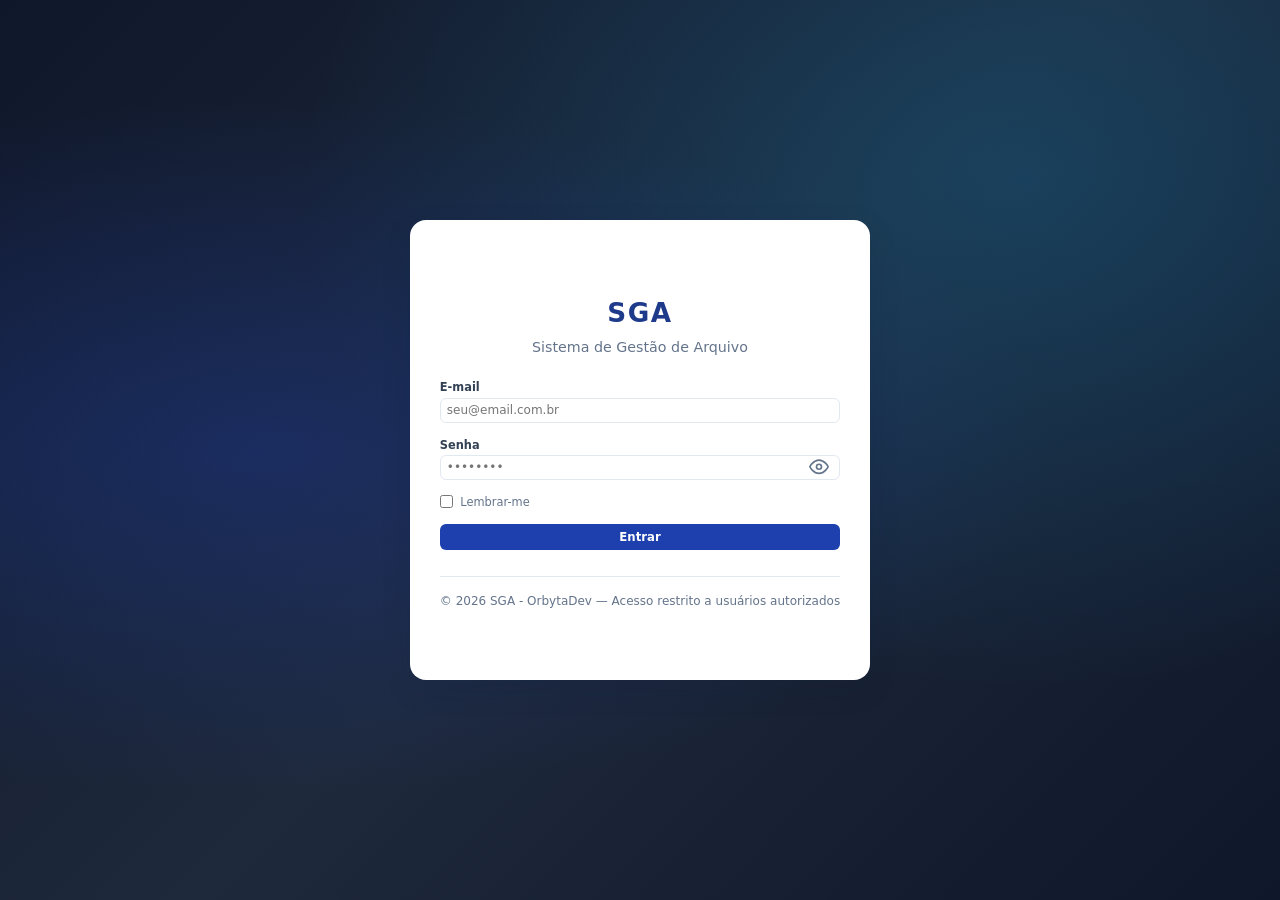
==== index.html @ 0e70fb86 "transferencia de pasta ganha destino (mesma/outra sala) como na caixa; os dois modais passam a dizer" ====
<!DOCTYPE html>
<html lang="pt-BR">
<head>
  <meta charset="UTF-8">
  <meta name="viewport" content="width=device-width, initial-scale=1.0">
  <meta name="description" content="SGA - Sistema de Gestão de Arquivo - Acesso restrito">
  <meta http-equiv="Content-Security-Policy" content="default-src 'self'; script-src 'self'; style-src 'self' 'unsafe-inline'; img-src 'self' data:; font-src 'self'; connect-src 'self' https://*.supabase.co; object-src 'none'; base-uri 'self'; form-action 'self'">
  <title>SGA | Login</title>
  <link rel="stylesheet" href="assets/css/styles.css?v=20261008.11">
</head>
<body class="login-page">

  <main class="login-container" role="main">
    <div class="login-card">

      <header class="login-header">
        <h1>SGA</h1>
        <p>Sistema de Gestão de Arquivo</p>
      </header>

      <form id="form-login" class="login-form" novalidate>
        <div class="form-group">
          <label for="login-email">E-mail</label>
          <input
            type="email"
            id="login-email"
            name="email"
            placeholder="seu@email.com.br"
            autocomplete="email"
            required
            maxlength="120"
          >
          <span class="field-error" id="error-email" role="alert"></span>
        </div>

        <div class="form-group">
          <label for="login-password">Senha</label>
          <div class="input-password">
            <input
              type="password"
              id="login-password"
              name="password"
              placeholder="••••••••"
              autocomplete="current-password"
              required
              minlength="6"
              maxlength="72"
            >
            <button type="button" class="btn-eye" id="btn-toggle-pass" aria-label="Mostrar senha" tabindex="-1">
              <svg class="eye-open" viewBox="0 0 24 24" fill="none" stroke="currentColor" stroke-width="2">
                <path d="M1 12s4-8 11-8 11 8 11 8-4 8-11 8S1 12 1 12z"/>
                <circle cx="12" cy="12" r="3"/>
              </svg>
              <svg class="eye-closed" viewBox="0 0 24 24" fill="none" stroke="currentColor" stroke-width="2" style="display:none">
                <path d="M17.94 17.94A10.07 10.07 0 0 1 12 20c-7 0-11-8-11-8a18.45 18.45 0 0 1 5.06-5.94M9.9 4.24A9.12 9.12 0 0 1 12 4c7 0 11 8 11 8a18.5 18.5 0 0 1-2.16 3.19m-6.72-1.07a3 3 0 1 1-4.24-4.24"/>
                <line x1="1" y1="1" x2="23" y2="23"/>
              </svg>
            </button>
          </div>
          <span class="field-error" id="error-password" role="alert"></span>
        </div>

        <div class="form-group">
          <label class="checkbox-label">
            <input type="checkbox" id="login-remember">
            <span>Lembrar-me</span>
          </label>
        </div>

        <button type="submit" class="btn btn-primary btn-block" id="btn-login">
          <span class="btn-label">Entrar</span>
          <span class="btn-spinner" aria-hidden="true"></span>
        </button>

        <div class="login-alert" id="login-alert" role="alert" hidden></div>
      </form>

      <footer class="login-footer">
        <p>&copy; 2026 SGA - OrbytaDev &mdash; Acesso restrito a usuários autorizados</p>
      </footer>

    </div>
  </main>

  <script src="assets/js/config.js?v=20261008.11"></script>
  <script src="assets/js/api.js?v=20261008.11"></script>
  <script src="assets/js/app.js?v=20261008.11"></script>
</body>
</html>
---- assets/css/styles.css ----
/* ============================================================
   SGA - Sistema de Gestão de Arquivo
   Stylesheet principal (CSS3 moderno: Grid, Flexbox, variáveis)
   ============================================================ */

/* ---------- Variáveis ---------- */
:root {
  --primary: #1e40af;
  --primary-dark: #1e3a8a;
  --primary-light: #3b82f6;
  --sidebar-bg: #0f172a;
  --sidebar-hover: #1e293b;
  --sidebar-active: #1e40af;
  --accent: #0ea5e9;
  --success: #16a34a;
  --success-bg: #dcfce7;
  --warning: #d97706;
  --warning-bg: #fef3c7;
  --danger: #dc2626;
  --danger-bg: #fee2e2;
  --info-bg: #dbeafe;
  --bg: #f1f5f9;
  --card: #ffffff;
  --text: #0f172a;
  --text-muted: #64748b;
  --border: #e2e8f0;
  --radius: 10px;
  --radius-sm: 6px;
  --shadow: 0 1px 3px rgba(15, 23, 42, .08), 0 4px 12px rgba(15, 23, 42, .05);
  --shadow-lg: 0 10px 30px rgba(15, 23, 42, .12);
  --sidebar-w: 260px;
  --topbar-h: 64px;
  --font: 'Segoe UI', system-ui, -apple-system, Roboto, 'Helvetica Neue', Arial, sans-serif;
  --transition: .22s ease;
}

/* ---------- Reset ---------- */
*, *::before, *::after { box-sizing: border-box; margin: 0; padding: 0; }

html { font-size: 15px; scroll-behavior: smooth; }

body {
  font-family: var(--font);
  background: var(--bg);
  color: var(--text);
  line-height: 1.55;
  min-height: 100vh;
  -webkit-font-smoothing: antialiased;
}

img, svg { display: block; max-width: 100%; }
button { font-family: inherit; cursor: pointer; }
/* Padrão do sistema (mesma fonte dos campos da barra de Pesquisa) */
input, select, textarea { font-family: inherit; font-size: .8rem; }
a { color: var(--primary); }

/* ============================================================
   TELA DE LOGIN
   ============================================================ */
.login-page {
  min-height: 100vh;
  display: grid;
  place-items: center;
  padding: 1.5rem;
  background:
    radial-gradient(ellipse at 20% 50%, rgba(30, 64, 175, .35), transparent 55%),
    radial-gradient(ellipse at 80% 20%, rgba(14, 165, 233, .2), transparent 50%),
    linear-gradient(135deg, #0f172a 0%, #1e293b 50%, #0f172a 100%);
}

.login-card {
  width: 100%;
  max-width: 480px;
  /* Card quadrado: altura = largura; min-height evita corte de
     conteudo (alerta de erro) - nesse caso cresce um pouco. */
  aspect-ratio: 1 / 1;
  min-height: fit-content;
  display: flex;
  flex-direction: column;
  justify-content: center;
  background: var(--card);
  border-radius: 16px;
  box-shadow: var(--shadow-lg);
  padding: 2rem 2rem 1.75rem;
  animation: fadeUp .5s ease both;
}

.login-header { text-align: center; margin-bottom: 1.5rem; }

.login-header h1 {
  font-size: 1.75rem;
  letter-spacing: .06em;
  color: var(--primary-dark);
}

.login-header p { color: var(--text-muted); font-size: .95rem; margin-top: .15rem; }

.login-form { display: flex; flex-direction: column; gap: 1rem; }

.login-alert {
  background: var(--danger-bg);
  color: var(--danger);
  border: 1px solid #fecaca;
  border-radius: var(--radius-sm);
  padding: .7rem .9rem;
  font-size: .9rem;
  animation: shake .35s ease;
}

.login-footer {
  text-align: center;
  margin-top: 1.75rem;
  padding-top: 1rem;
  border-top: 1px solid var(--border);
  color: var(--text-muted);
  font-size: .8rem;
}

.input-password { position: relative; }
.input-password input { width: 100%; padding-right: 2.75rem; }

.btn-eye {
  position: absolute;
  right: .4rem; top: 50%;
  transform: translateY(-50%);
  background: none; border: none;
  color: var(--text-muted);
  padding: .35rem;
  border-radius: var(--radius-sm);
}
.btn-eye:hover { color: var(--primary); background: var(--bg); }
.btn-eye svg { width: 20px; height: 20px; }

/* ============================================================
   FORMULÁRIOS — campos padronizados em TODO o sistema, na
   medida da barra de Pesquisa: rótulo .76rem, campo .8rem com
   padding .3rem .4rem e gap .15rem entre rótulo e campo.
   ============================================================ */
.form-group { display: flex; flex-direction: column; gap: .15rem; }

.form-group label {
  font-size: .76rem;
  line-height: 1.3;
  font-weight: 600;
  color: #334155;
}

.form-group input,
.form-group select,
.form-group textarea {
  width: 100%;
  padding: .3rem .4rem;
  font-size: .8rem;
  border: 1.5px solid var(--border);
  border-radius: var(--radius-sm);
  background: #fff;
  color: var(--text);
  transition: border-color var(--transition), box-shadow var(--transition);
}

.form-group input:focus,
.form-group select:focus,
.form-group textarea:focus {
  outline: none;
  border-color: var(--primary-light);
  box-shadow: 0 0 0 3px rgba(59, 130, 246, .18);
}

.form-group input.invalid,
.form-group select.invalid,
.form-group textarea.invalid {
  border-color: var(--danger);
}

.form-group textarea { resize: vertical; min-height: 44px; }

.field-error {
  font-size: .78rem;
  color: var(--danger);
  min-height: 1em;
}

/* Erro vazio nao ocupa linha - campos mais compactos (telas 14") */
.field-error:empty { display: none; }

/* Documento: caixa alocada automaticamente a partir da sala */
.caixa-alloc {
  display: block;
  font-size: .76rem;
  color: var(--text-muted);
  min-height: 1em;
  padding-top: .2rem;
}

.checkbox-label {
  display: flex !important;
  align-items: center;
  gap: .5rem;
  font-weight: 500 !important;
  font-size: .76rem !important;
  color: var(--text-muted) !important;
  cursor: pointer;
}
.checkbox-label input { width: auto !important; accent-color: var(--primary); }

.form-grid {
  display: grid;
  grid-template-columns: repeat(2, 1fr);
  gap: .85rem 1.1rem;
}
.form-grid .span-2 { grid-column: span 2; }

/* Cadastro de documento em 3 colunas: todos os campos cabem em
   telas de 14" (1366x768) sem rolagem. span-2 vira linha cheia. */
.form-grid-3 { grid-template-columns: repeat(3, 1fr); }
.form-grid-3 .span-2 { grid-column: 1 / -1; }

.form-stack { display: flex; flex-direction: column; gap: .9rem; }

.form-actions {
  display: flex;
  gap: .75rem;
  align-items: center;
  flex-wrap: wrap;
  margin-top: .25rem;
}

.filters-row {
  display: grid;
  grid-template-columns: repeat(auto-fit, minmax(180px, 1fr));
  gap: 1rem;
  align-items: end;
}
.filters-row .form-actions { grid-column: 1 / -1; margin-top: 0; }

/* ============================================================
   BOTÕES
   ============================================================ */
.btn {
  display: inline-flex;
  align-items: center;
  justify-content: center;
  gap: .5rem;
  padding: .32rem .75rem;
  border: 1.5px solid transparent;
  border-radius: var(--radius-sm);
  font-size: .78rem;
  font-weight: 600;
  transition: all var(--transition);
  position: relative;
  text-decoration: none;
}

.btn:disabled { opacity: .55; cursor: not-allowed; }

.btn-primary {
  background: var(--primary);
  color: #fff;
}
.btn-primary:hover:not(:disabled) { background: var(--primary-dark); transform: translateY(-1px); }

.btn-ghost {
  background: transparent;
  color: var(--text-muted);
  border-color: var(--border);
}
.btn-ghost:hover:not(:disabled) { background: var(--bg); color: var(--text); }

.btn-danger { background: var(--danger); color: #fff; }
.btn-danger:hover:not(:disabled) { background: #b91c1c; }

.btn-success { background: var(--success); color: #fff; }
.btn-success:hover:not(:disabled) { background: #15803d; }

.btn-sm { padding: .32rem .75rem; font-size: .78rem; }
.btn-block { width: 100%; }

/* Spinner do botão */
.btn .btn-spinner {
  display: none;
  width: 16px; height: 16px;
  border: 2px solid rgba(255,255,255,.4);
  border-top-color: #fff;
  border-radius: 50%;
  animation: spin .7s linear infinite;
}
.btn.loading .btn-spinner { display: inline-block; }
.btn.loading .btn-label { opacity: .7; }

/* ============================================================
   LAYOUT DO APP (sidebar + conteúdo)
   ============================================================ */
.app-layout {
  display: flex;
  min-height: 100vh;
}

/* ---------- Sidebar ---------- */
.sidebar {
  width: var(--sidebar-w);
  background: var(--sidebar-bg);
  color: #cbd5e1;
  display: flex;
  flex-direction: column;
  position: fixed;
  inset: 0 auto 0 0;
  z-index: 100;
  transition: transform var(--transition);
}

.sidebar-header {
  display: flex;
  align-items: center;
  gap: .75rem;
  padding: 1.25rem 1.25rem;
  border-bottom: 1px solid rgba(255,255,255,.07);
}

.sidebar-logo {
  width: 40px; height: 40px;
  color: var(--accent);
  background: rgba(14,165,233,.12);
  border-radius: 10px;
  padding: 7px;
  flex-shrink: 0;
}

.sidebar-header strong {
  display: block;
  color: #fff;
  font-size: 1.1rem;
  letter-spacing: .05em;
}
.sidebar-header span { font-size: .72rem; color: #94a3b8; }

.sidebar-close {
  display: none;
  margin-left: auto;
  background: none;
  border: none;
  color: #94a3b8;
  font-size: 1.6rem;
  line-height: 1;
  padding: .1rem .4rem;
}
.sidebar-close:hover { color: #fff; }

.sidebar-nav {
  flex: 1;
  padding: 1rem .75rem;
  display: flex;
  flex-direction: column;
  gap: .25rem;
  overflow-y: auto;
}

.nav-item {
  display: flex;
  align-items: center;
  gap: .75rem;
  width: 100%;
  padding: .75rem .9rem;
  background: none;
  border: none;
  border-radius: var(--radius-sm);
  color: #cbd5e1;
  font-size: .93rem;
  font-weight: 500;
  text-align: left;
  transition: all var(--transition);
}

.nav-item svg { width: 20px; height: 20px; flex-shrink: 0; }

.nav-item:hover { background: var(--sidebar-hover); color: #fff; }

.nav-item.active {
  background: var(--sidebar-active);
  color: #fff;
  box-shadow: 0 2px 8px rgba(30, 64, 175, .45);
}

.sidebar-footer {
  padding: 1rem .75rem;
  border-top: 1px solid rgba(255,255,255,.07);
  display: flex;
  flex-direction: column;
  gap: .5rem;
}

.user-info {
  display: flex;
  align-items: center;
  gap: .7rem;
  padding: .4rem .55rem;
}

.user-avatar {
  width: 36px; height: 36px;
  background: var(--primary);
  color: #fff;
  border-radius: 50%;
  display: grid;
  place-items: center;
  font-weight: 700;
  font-size: .9rem;
  flex-shrink: 0;
}

.user-details { overflow: hidden; }
.user-details strong {
  display: block;
  color: #fff;
  font-size: .85rem;
  white-space: nowrap;
  overflow: hidden;
  text-overflow: ellipsis;
}
.user-details span { font-size: .72rem; color: #94a3b8; text-transform: capitalize; }

.nav-logout { color: #f87171; }
.nav-logout:hover { background: rgba(220, 38, 38, .15); color: #fca5a5; }

.sidebar-overlay {
  display: none;
  position: fixed;
  inset: 0;
  background: rgba(15, 23, 42, .55);
  z-index: 90;
  backdrop-filter: blur(2px);
}

/* ---------- Área principal ---------- */
.main-area {
  flex: 1;
  margin-left: var(--sidebar-w);
  display: flex;
  flex-direction: column;
  min-width: 0;
}

.topbar {
  height: var(--topbar-h);
  background: var(--card);
  border-bottom: 1px solid var(--border);
  display: flex;
  align-items: center;
  gap: 1rem;
  padding: 0 1.75rem;
  position: sticky;
  top: 0;
  z-index: 50;
}

.topbar h2 { font-size: 1.15rem; font-weight: 700; color: var(--text); }

.topbar-date {
  margin-left: auto;
  color: var(--text-muted);
  font-size: .87rem;
}

.btn-menu-toggle {
  display: none;
  background: none;
  border: 1px solid var(--border);
  border-radius: var(--radius-sm);
  padding: .45rem;
  color: var(--text);
}
.btn-menu-toggle svg { width: 22px; height: 22px; }

.content {
  padding: 1.15rem 1.25rem;
  flex: 1;
}

/* ---------- Seções ---------- */
.section { display: none; animation: fadeUp .35s ease both; }
.section.active { display: block; }

/* ============================================================
   MÉTRICAS (PAINEL)
   ============================================================ */
.metrics-grid {
  display: grid;
  grid-template-columns: repeat(auto-fit, minmax(230px, 1fr));
  gap: 1.25rem;
  margin-bottom: 1.5rem;
}

.metric-card {
  position: relative;
  background: #ffffff;
  border: 1px solid var(--border);
  border-radius: 16px;
  box-shadow: var(--shadow);
  padding: 1.3rem 1.4rem;
  padding-right: 6.4rem;
  display: flex;
  flex-direction: column;
  align-items: flex-start;
  gap: .85rem;
  overflow: hidden;
  transition: transform var(--transition), box-shadow var(--transition);
}
.metric-card:hover { transform: translateY(-3px); box-shadow: var(--shadow-lg); }

.metric-icon {
  width: 48px; height: 48px;
  border-radius: 13px;
  display: grid;
  place-items: center;
  flex-shrink: 0;
  padding: 11px;
}
.metric-icon svg { width: 100%; height: 100%; stroke-width: 1.8; }

.metric-primary .metric-icon { background: var(--info-bg); color: var(--primary); }
.metric-warning .metric-icon { background: var(--warning-bg); color: var(--warning); }
.metric-danger  .metric-icon { background: var(--danger-bg); color: var(--danger); }
.metric-success .metric-icon { background: var(--success-bg); color: var(--success); }

.metric-body { display: flex; flex-direction: column; min-width: 0; }

/* Número: grande, alinhado opticamente (tabular) e em tom escuro neutro */
.metric-value {
  font-size: 2rem;
  font-weight: 800;
  line-height: 1.05;
  letter-spacing: -.02em;
  font-variant-numeric: tabular-nums;
  font-feature-settings: 'tnum' 1;
  color: var(--text);
}

/* Rótulo: cinza (título neutro abaixo do número) */
.metric-label {
  margin-top: .3rem;
  font-size: .88rem;
  font-weight: 500;
  line-height: 1.3;
  letter-spacing: .01em;
  color: var(--text-muted);
}

/* Anel de progresso à direita do card (modelo do usuário) */
.metric-ring {
  position: absolute;
  right: 1.25rem;
  top: 50%;
  transform: translateY(-50%);
  width: 66px;
  height: 66px;
}
.metric-ring[hidden] { display: none; }
.metric-ring svg {
  width: 100%;
  height: 100%;
  transform: rotate(-90deg);
}
.metric-ring circle {
  fill: none;
  stroke-width: 7;
}
.metric-ring-prog {
  stroke-linecap: round;
  transition: stroke-dasharray .6s ease;
}
.metric-ring-valor {
  position: absolute;
  inset: 0;
  display: grid;
  place-items: center;
  font-size: .8rem;
  font-weight: 700;
  color: var(--text);
  font-variant-numeric: tabular-nums;
}

.metric-primary .metric-ring-prog    { stroke: var(--primary); }
.metric-primary .metric-ring-trilha  { stroke: var(--info-bg); }
.metric-warning .metric-ring-prog    { stroke: var(--warning); }
.metric-warning .metric-ring-trilha  { stroke: var(--warning-bg); }
.metric-danger  .metric-ring-prog    { stroke: var(--danger); }
.metric-danger  .metric-ring-trilha  { stroke: var(--danger-bg); }
.metric-success .metric-ring-prog    { stroke: var(--success); }
.metric-success .metric-ring-trilha  { stroke: var(--success-bg); }

/* ============================================================
   PAINÉIS / CARDS
   ============================================================ */
.panel {
  background: var(--card);
  border-radius: var(--radius);
  box-shadow: var(--shadow);
  margin-bottom: 1.5rem;
  overflow: hidden;
}

.panel-header {
  display: flex;
  align-items: center;
  justify-content: space-between;
  gap: 1rem;
  padding: 1rem 1.4rem;
  border-bottom: 1px solid var(--border);
  flex-wrap: wrap;
}

.panel-header h3 { font-size: 1rem; font-weight: 700; color: var(--text); }

.panel-body { padding: 1.4rem; }

.grid-2col {
  display: grid;
  grid-template-columns: repeat(auto-fit, minmax(340px, 1fr));
  gap: 0 1.5rem;
}

/* ============================================================
   PAINEL — ocupa a tela inteira SEM barra de rolagem:
   a seção vira coluna flex com altura FECHADA (viewport −
   topbar − padding do .content) e a linha dos gráficos estica
   (flex: 1) até o fim da tela. Os margin-bottom dos blocos viram
   GAP para a soma fechar exatamente no pé da tela.
   ============================================================ */
#section-painel.active {
  display: flex;
  flex-direction: column;
  gap: .6rem;
  height: calc(100vh - var(--topbar-h) - 2.3rem);
  min-height: 430px;
  overflow: hidden;
}
#section-painel .metrics-grid { margin-bottom: 0; gap: 1rem; flex: 0 0 auto; }
#section-painel .metric-card { padding: 1.05rem 1.2rem; padding-right: 6.2rem; gap: .8rem; }
#section-painel .metric-value { font-size: 1.75rem; }
#section-painel .metric-icon { width: 48px; height: 48px; padding: 11px; border-radius: 13px; }
#section-painel .mapa-painel { margin-bottom: 0; flex: 0 0 auto; }
#section-painel .grid-graficos { flex: 1 1 auto; min-height: 0; margin-bottom: 0; }
#section-painel .panel { margin-bottom: 1rem; }
/* Mesmo formato da barra da Pesquisa (#section-pesquisa .panel-header):
   altura, fonte do título e padding idênticos. */
#section-painel .panel-header { padding: .5rem .9rem; }
#section-painel .panel-header h3 { font-size: .86rem; }
#section-painel .panel-body { padding: .9rem 1rem 1rem; }
#section-painel .data-table { font-size: .85rem; }
#section-painel .data-table th { padding: .5rem .75rem; }
#section-painel .data-table td { padding: .5rem .75rem; }

/*    ============================================================
   GRÁFICOS DO PAINEL (SVG puro, sem biblioteca)
   - .grid-graficos: velocímetro (largura fixa) + linhas (1fr);
   - o SVG escala pela largura do painel (viewBox no JS);
   - os DOIS cards fecham com a MESMA ALTURA: o card é flex e o
     corpo cresce/centraliza o conteúdo, enquanto o gráfico de
     linhas usa a ALTURA REAL do corpo no viewBox (H = client
     height − padding; sem medida, cai no padrão 240).
   ============================================================ */
.grid-graficos {
  display: grid;
  grid-template-columns: minmax(240px, 300px) 1fr;
  gap: 1.25rem;
  align-items: stretch;
  margin-bottom: 1.25rem;
}
.grid-graficos .panel {
  display: flex;
  flex-direction: column;
}
/* O #section-painel dá margin-bottom: 1rem aos .panel; dentro do
   grid isso sobraria uma faixa vazia embaixo dos dois cards. */
#section-painel .grid-graficos .panel { margin-bottom: 0; }
.grid-graficos .panel-body {
  flex: 1;
  display: flex;
  flex-direction: column;
  justify-content: center;
  min-height: 0;
}
/* Títulos dos dois cartões de gráfico (velocímetro + colunas) sem
   a linha cinza do .panel-header: o rótulo que separa o título do
   corpo polui aqui, onde já há a legenda própria. Mesmo padrão de
   .mapa-painel, abaixo. Nos demais painéis a linha continua. */
.grid-graficos .panel-header { border-bottom: none; }
@media (max-width: 900px) {
  .grid-graficos { grid-template-columns: 1fr; }
}

.grafico-legenda {
  display: flex;
  flex-wrap: wrap;
  gap: 1rem;
  font-size: .8rem;
  color: var(--text-muted);
}
.grafico-chave {
  width: 12px;
  height: 12px;
  border-radius: 50%;
  display: inline-block;
}
.grafico-chave.k-novos { background: #22c55e; }
.grafico-chave.k-paradescarte { background: var(--danger); }
.grafico-chave.k-atrasados { background: var(--primary); }

/* Gráfico de linhas (estilo referência) ---------------------- */
.grafico-svg { width: 100%; height: auto; display: block; }
/* Grade discreta: só linhas horizontais, sem eixo de base */
.grafico-grade { stroke: #eef1f6; stroke-width: 1; }
.grafico-eixo-y {
  font-size: 10.5px;
  fill: #94a3b8;
  font-family: var(--font);
  font-variant-numeric: tabular-nums;
}
.grafico-eixo-x {
  font-size: 11px;
  fill: var(--text-muted);
  font-family: var(--font);
}
/* Último dia destacado (hoje), como na referência */
.grafico-eixo-x.atual { fill: var(--primary); font-weight: 700; }

/* Traço fino com ponta redonda + brilho colorido embaixo. Com 365
   pontos no eixo (1 dia ~= 2px) um traço grosso virava uma faixa:
   2,5px devolve a leitura de linha e ainda separa as 3 séries. */
.grafico-linha {
  fill: none;
  stroke-width: 2.5;
  stroke-linecap: round;
  stroke-linejoin: round;
}
.grafico-linha.c-novos {
  stroke: #22c55e;
  filter: drop-shadow(0 2px 3px rgba(34, 197, 94, .35));
}
/* Para descarte: prazo de guarda vencido (vermelho do card) */
.grafico-linha.c-paradescarte {
  stroke: var(--danger);
  filter: drop-shadow(0 2px 3px rgba(220, 38, 38, .3));
}
/* Empréstimos atrasados: azul do destaque do eixo (var(--primary)) */
.grafico-linha.c-atrasados {
  stroke: var(--primary);
  filter: drop-shadow(0 2px 3px rgba(30, 64, 175, .3));
}
/* Retângulo invisível de hit-area (1 por dia): só para o tooltip */
.grafico-ponto { fill: transparent; stroke: none; }

/* Velocímetro ------------------------------------------------ */
.velo-svg {
  width: 100%;
  height: auto;
  max-width: 300px;
  margin: 0 auto;
  display: block;
}
.velo-agulha {
  /* Rotação em torno do centro do arco (transform-origin vem no
     style inline, em unidades do viewBox). */
  transform-box: view-box;
  transition: transform .8s cubic-bezier(.22, 1, .36, 1);
  filter: drop-shadow(0 1px 1.5px rgba(15, 23, 42, .28));
}
.velo-valor {
  font-size: 34px;
  font-weight: 700;
  fill: var(--text);
  font-family: var(--font);
  letter-spacing: -.02em;
  font-variant-numeric: tabular-nums;
}
.velo-valor .velo-simbolo {
  font-size: 18px;
  font-weight: 600;
  fill: var(--text-muted);
  letter-spacing: 0;
}
.velo-legenda {
  font-size: 10.5px;
  font-weight: 600;
  letter-spacing: .08em;
  fill: var(--text-muted);
  font-family: var(--font);
}
.velo-mini {
  font-size: 10px;
  fill: var(--text-muted);
  font-family: var(--font);
}
.velo-resumo {
  margin-top: .5rem;
  text-align: center;
  font-size: .85rem;
  color: var(--text-muted);
}
.velo-resumo strong {
  font-size: 1rem;
  color: var(--text);
  font-variant-numeric: tabular-nums;
}

/* ============================================================
   MAPA DO ARQUIVO (PAINEL) — select de sala; ao escolher, o
   mapa abre num pop-up em tela cheia (.mapa-popup):
   - topo: nome da sala + legenda + botão fechar;
   - .mapa-frame ocupa toda a área (a "sala" na tela inteira) e
       NÃO tem barra de rolagem: o JS reduz a planta (scale) até
       os itens preencherem a área branca;
   - a planta é um GRID ÚNICO da sala: um QUADRADO por ESTANTE
       (rótulo com a descrição da estante na extremidade de FORA
       do quadrado) e, dentro do quadrado, a grade uniforme de
       todas as caixas da estante — só a cor: verde = vazia (0%),
       amarela = parcial, cinza = cheia, vermelha = cheia com
       TODAS as pastas p/ descarte; caixa com ALGUMA pasta p/
        descarte (parcial ou cheia) leva o ✓ vermelho no centro;
        o CLIQUE na caixa abre o modal com as pastas/documentos e
        o status de cada um; a descrição da caixa aparece no
        tooltip do mouse.
   ============================================================ */

/* O mapa abre em pop-up em tela cheia, então no Painel esse painel
   fica só com o cabeçalho (título + filtro de sala): sem linha
   divisória embaixo e sem corpo vazio ocupando espaço. */
.mapa-painel { margin-bottom: 1rem; }
.mapa-painel .panel-header { border-bottom: none; }

.mapa-filtro {
  display: flex;
  align-items: center;
  gap: .5rem;
  flex-wrap: wrap;
}
/* Rótulo e select no MESMO tamanho dos campos da barra de Pesquisa
   (#section-pesquisa .form-group label / input/select). */
.mapa-filtro label {
  font-size: .76rem;
  font-weight: 600;
  color: #334155;
}
.mapa-filtro select {
  min-width: 240px;
  padding: .3rem .4rem;
  border: 1.5px solid var(--border);
  border-radius: var(--radius-sm);
  background: #fff;
  color: var(--text);
  font: inherit;
  font-size: .8rem;
  transition: border-color var(--transition), box-shadow var(--transition);
}
.mapa-filtro select:focus {
  outline: none;
  border-color: var(--primary-light);
  box-shadow: 0 0 0 3px rgba(59, 130, 246, .18);
}

.mapa-legenda {
  display: flex;
  gap: 1.1rem;
  flex-wrap: wrap;
  margin-bottom: .9rem;
  font-size: .8rem;
  color: var(--text-muted);
}
.legenda-item { display: inline-flex; align-items: center; gap: .45rem; }
.mapa-legenda .mapa-quad {
  width: 15px;
  height: 15px;
  font-size: 0;
  box-shadow: none;
  cursor: default;   /* só a caixa da planta é clicável */
}
/* O ✓ da legenda é menor que o das caixas (swatch de 15px). */
.mapa-legenda .mapa-quad.tem-descarte::after { font-size: 11px; }

/* Pop-up em tela cheia ------------------------------------- */
.mapa-popup[hidden] { display: none; }
.mapa-popup {
  position: fixed;
  inset: 0;
  z-index: 300;
  background: rgba(15, 23, 42, .88);
  display: flex;
  flex-direction: column;
  gap: .5rem;
  padding: .7rem .9rem;
  overflow: hidden;          /* sem barra de rolagem vertical */
  animation: fadeIn .2s ease;
}
.mapa-popup-topo {
  display: flex;
  align-items: center;
  gap: 1.2rem;
  flex-wrap: wrap;
}
.mapa-popup-nome {
  font-size: .88rem;
  font-weight: 700;
  letter-spacing: .06em;
  text-transform: uppercase;
  color: #fff;
}
.mapa-popup-topo .mapa-legenda { margin: 0; color: #cbd5e1; }
.mapa-popup-fechar {
  margin-left: auto;
  padding: .35rem .85rem;
  border: 1px solid rgba(255, 255, 255, .4);
  border-radius: var(--radius-sm);
  background: rgba(255, 255, 255, .12);
  color: #fff;
  font: inherit;
  font-size: .84rem;
  cursor: pointer;
}
.mapa-popup-fechar:hover { background: #fff; color: var(--text); }
.mapa-popup-corpo {
  flex: 1;
  min-height: 0;             /* participa do cálculo de altura da tela */
  display: flex;
}
.mapa-popup .mapa-resumo { color: #e2e8f0; margin-top: .1rem; }

.mapa-frame {
  flex: 1;
  min-height: 0;
  border: 2px dashed rgba(255, 255, 255, .45);
  border-radius: 14px;
  background: #f8fafc;
  display: flex;
  align-items: center;
  justify-content: center;
  overflow: hidden;          /* o mapa é reduzido para caber, sem scroll */
}

.mapa-estantes {
  display: flex;
  flex-direction: column;
  gap: 1.2rem;
  width: 100%;               /* modo texto (carregando/erro) ocupa a sala inteira */
}
/* Planta: os quadrados das estantes distribuídos por TODA a
   tela branca; nº de colunas, lado dos quadrados e tamanho das
   caixas são definidos pelo JS em encaixaMapa() (modo "preenche
   a tela"); quando não cabe, volta ao tamanho natural e o JS
   reduz (scale) o conjunto, sem rolagem */
.mapa-estantes.planta {
  display: grid;
  grid-auto-rows: max-content;
  flex: 0 0 auto;            /* não encolhe no flex: a medida fica fiel */
}
.mapa-estantes .empty-state { width: 100%; }

/* LINHAS E COLUNAS DA SALA: casa vazia da grade (a linha x coluna
   gravada no cadastro da sala) desenhada só com um traço cinza
   claro. É o que revela a estrutura da sala real nos vãos onde não
   há estante — antes eles eram simplesmente fundo vazio.

   O seletor é .mapa-popup .mapa-casa DE PROPÓSITO: o traço pertence
   só à planta do pop-up em tela cheia, nunca à tela do painel. Se
   algum dia a grade também existir no painel, este traço não
   aparece lá sem uma decisão nova. O lado acompanha o quadrado da
   estante; onde o mapa não preenche a tela (modo escala) cai no
   mínimo para a casa não achatar a coluna. */
.mapa-popup .mapa-casa {
  min-width: var(--mapa-est-lado, 110px);
  min-height: var(--mapa-est-lado, 110px);
  border: 1px solid #d9dee3;
  border-radius: 4px;
  pointer-events: auto;
}

/* Bloco da estante: rótulo FORA (em cima) do quadrado */
.mapa-est {
  display: flex;
  flex-direction: column;
  align-items: center;
  gap: .45rem;
}
.mapa-est-rotulo {
  max-width: 240px;
  padding: .14rem .8rem;
  border-radius: 999px;
  background: #0f172a;
  color: #fff;
  font-size: .66rem;
  font-weight: 700;
  letter-spacing: .06em;
  text-transform: uppercase;
  white-space: nowrap;
  overflow: hidden;
  text-overflow: ellipsis;
  box-shadow: 0 2px 5px rgba(15, 23, 42, .3);
}

/* O QUADRADO da estante (a estante inteira, com as caixas
   dentro); o lado é fixado pelo JS quando o mapa preenche a tela */
.mapa-est-quadrado {
  display: flex;
  align-items: center;
  justify-content: center;
  width: var(--mapa-est-lado, auto);
  height: var(--mapa-est-lado, auto);
  padding: .55rem;
  background: #fff;
  border: 2px solid #94a3b8;
  border-radius: 10px;
  box-shadow: 0 1px 3px rgba(15, 23, 42, .08);
}

/* Grade uniforme das caixas dentro da estante (colunas via JS) */
.mapa-est-grade {
  display: grid;
  grid-auto-rows: max-content;
  gap: .3rem;
}
.mapa-est-vazia {
  font-size: .68rem;
  font-style: italic;
  color: var(--text-muted);
}

.mapa-quad {
  width: var(--mapa-quad-lado, 26px);
  height: var(--mapa-quad-lado, 26px);
  border-radius: 5px;
  box-shadow: inset 0 0 0 1px rgba(15, 23, 42, .08);
  cursor: pointer;
  transition: transform .12s ease, box-shadow .12s ease;
}
.mapa-quad:hover {
  transform: scale(1.2);
  box-shadow: 0 0 0 2px #fff, 0 2px 6px rgba(15, 23, 42, .3);
  position: relative;
  z-index: 1;
}
.mapa-quad.vazio   { background: #22c55e; }
.mapa-quad.parcial { background: #facc15; }   /* amarela */
.mapa-quad.cheia   { background: #94a3b8; }   /* cinza claro */
/* Caixa CHEIA cujas pastas JÁ são todas para descarte: vermelha.
   Não leva a marca ✓ — a cor já é o sinal. */
.mapa-quad.descarte { background: #dc2626; }
/* Caixa cheia com pastas ATIVAS e para descarte: MESMO cinza da
   cheia — o sinal é o ✓ vermelho (.tem-descarte), não a cor. */
.mapa-quad.misto {
  background: #94a3b8;
}
/* Marca de confirmação: caixa com ALGUMA pasta para descarte
   (não todas) ganha o ✓ vermelho centralizado; halo branco p/
   continuar legível sobre a amarela e o cinza. */
.mapa-quad.tem-descarte { position: relative; }
.mapa-quad.tem-descarte::after {
  content: '\2713';
  position: absolute;
  inset: 0;
  display: flex;
  align-items: center;
  justify-content: center;
  font-size: calc(var(--mapa-quad-lado, 26px) * .62);
  font-weight: 900;
  line-height: 1;
  color: #dc2626;
  text-shadow: 0 0 2px #fff, 0 0 2px #fff, 0 0 3px #fff;
  pointer-events: none;
}

.mapa-resumo {
  margin-top: .85rem;
  text-align: center;
  font-size: .83rem;
  color: var(--text-muted);
}
.mapa-resumo[hidden] { display: none; }

@media (max-width: 560px) {
  .mapa-quad { width: var(--mapa-quad-lado, 20px); height: var(--mapa-quad-lado, 20px); }
  .mapa-popup { padding: .5rem; }
  .mapa-popup-topo { gap: .6rem; }
  .mapa-filtro { width: 100%; }
  .mapa-filtro select { min-width: 0; width: 100%; }
}

/* ============================================================
   ABA "GERAR SALA DE ARQUIVO" — resumo ao lado do botão
   Calcular (quantidades que serão geradas / o que foi criado).
   ============================================================ */
.gerar-resumo {
  margin: 0;
  font-size: .82rem;
  color: var(--text-muted);
}

/* ============================================================
   ABA "EDITAR ARQUIVO" — sem barra de rolagem vertical (14")
   Seleciona uma sala, edita os dados dela e administra a árvore
   estante > prateleira > caixa (incluir / remover / transferir).
   Faixas compactas: título da seção + botão na direita.
   ============================================================ */
#tab-local .panel { margin-bottom: .45rem; }

/* Título acima do conteúdo, faixa compacta (sem linha cinza) */
#tab-local .panel-header {
  padding: .32rem .9rem;
  border-bottom: none;
}
#tab-local .panel-header h3 {
  font-size: .84rem;
  line-height: 1.25;
}
#tab-local .panel-body { padding: .4rem .9rem .5rem; }

/* Grade dos campos da sala: cabe numa linha de 14" */
#tab-local .form-grid {
  grid-template-columns: repeat(auto-fit, minmax(140px, 1fr));
  gap: .4rem .7rem;
}
#tab-local .form-actions { margin-top: .5rem; }

/* Aviso de regra (grade pequena demais, limite atingido, etc.) */
.ed-aviso {
  margin: .5rem 0 0;
  padding: .4rem .6rem;
  border-left: 3px solid var(--warning);
  background: var(--warning-bg);
  color: #b45309;
  font-size: .78rem;
  border-radius: 0 6px 6px 0;
}
.ed-aviso[hidden] { display: none; }
.ed-aviso.erro {
  border-left-color: var(--danger);
  background: var(--danger-bg);
  color: var(--danger);
}

/* Pesquisa da aba Editar Arquivo: campo largo com os botões ao lado */
#tab-local .ed-busca-linha {
  display: flex;
  flex-wrap: wrap;
  align-items: flex-end;
  gap: .4rem .7rem;
}
#tab-local .ed-busca-linha .form-group { flex: 1 1 240px; }
#tab-local .ed-busca-linha .btn { flex: 0 0 auto; }
#tab-local .ed-busca-linha .btn-ghost { color: var(--text-muted); }
.ed-busca-resumo {
  font-size: .74rem;
  color: var(--text-muted);
  font-weight: 400;
}
.ed-busca-resumo[hidden] { display: none; }

/* TODOS os botões seguem o MESMO padrão de tamanho do .btn global
   (referência: "Salvar Documento" / "Limpar"). As regras que
   encolhiam os botões por seção (Cadastro, Relatórios, título de
   painel, árvore) foram removidas — só o tamanho mudou; cores e
   margens/gaps das seções continuam valendo. */
#section-cadastro .form-actions,
#section-relatorio .form-actions { margin-top: .45rem; gap: .5rem; }
#section-cadastro .filters-row,
#section-relatorio .filters-row { gap: .4rem .6rem; }
#section-cadastro .ed-busca-linha { gap: .3rem .5rem; }
#section-cadastro .table-actions { gap: .3rem; }

/* Árvore ---------------------------------------------------------------- */
.ed-estrutura { display: flex; flex-direction: column; gap: .5rem; }

.ed-estante {
  border: 1px solid var(--border);
  border-radius: 8px;
  background: #fff;
  overflow: hidden;
}
.ed-estante-topo,
.ed-prateleira-topo {
  display: flex;
  align-items: center;
  flex-wrap: wrap;
  gap: .35rem .5rem;
}
.ed-estante-topo {
  background: var(--bg);
  border-bottom: 1px solid var(--border);
  padding: .4rem .55rem;
}
.ed-nome { font-weight: 700; font-size: .86rem; }
.ed-prateleira-topo .ed-nome { font-size: .82rem; font-weight: 600; }
.ed-meta { font-size: .74rem; color: var(--text-muted); }

.ed-acoes {
  margin-left: auto;
  display: flex;
  align-items: center;
  gap: .25rem;
}

.ed-prateleiras {
  display: flex;
  flex-direction: column;
  gap: .4rem;
  padding: .45rem .55rem;
}
.ed-prateleira {
  border: 1px dashed var(--border);
  border-radius: 6px;
  padding: .35rem .45rem;
}

.ed-caixas {
  display: flex;
  flex-wrap: wrap;
  gap: .3rem;
  margin-top: .35rem;
}
.ed-caixa {
  display: inline-flex;
  align-items: center;
  gap: .3rem;
  border: 1px solid var(--border);
  border-radius: 999px;
  background: var(--bg);
  padding: .15rem .25rem .15rem .55rem;
  font-size: .77rem;
}
.ed-caixa-cod { font-weight: 600; }
.ed-caixa-cap { color: var(--text-muted); font-size: .71rem; }
/* Caixa no limite de pastas (n/cap >= 1) — destaca o contador */
.ed-caixa-cap.cheia { color: var(--danger); font-weight: 700; }
.ed-caixa .ed-acoes { margin-left: 0; gap: .15rem; }

/* Sala sem estantes ainda */
.ed-vazio-sala {
  margin: 0;
  padding: .7rem;
  border: 1px dashed var(--border);
  border-radius: 6px;
  text-align: center;
  font-size: .82rem;
  color: var(--text-muted);
}

/* Aba da seção Cadastro um pouco mais baixa (ganho vertical) */
#section-cadastro .tabs { margin-bottom: .9rem; }

/* Campo de código/posição gerado pelo sistema (somente leitura):
   fundo cinza claro, sem cursor de edição. Vale para a aba Editar
   Arquivo e também para os campos dentro dos modais de inclusão. */
.form-group input[readonly] {
  background: var(--bg);
  color: var(--text-muted);
  cursor: default;
  letter-spacing: .03em;
}

/* Formulários do modal de inclusão / transferência (campos empilhados) */
#modal-body .form-stack { display: flex; flex-direction: column; gap: .7rem; }
#modal-body .form-stack select,
#modal-body .form-stack input { width: 100%; }

/* Campos dos modais na MESMA fonte padrão do sistema (.8rem):
   sem isso eles herdavam 1rem e a lista nativa do <select>
   (pop-up de transferência) saía maior que o resto do app. */
#modal-body input,
#modal-body select,
#modal-body textarea { font-size: .8rem; }
#modal-body select option { font-size: .8rem; }

#modal-body .ed-aviso { margin-top: .2rem; }

/* Transferir caixa: pergunta "mesma sala" x "outra sala".
   O radio fica escondido e o <span> vira o chip selecionável. */
#modal-body .cx-tipo { display: flex; flex-wrap: wrap; gap: .5rem; }
#modal-body .cx-tipo-op { position: relative; flex: 1 1 190px; }
#modal-body .cx-tipo-op input {
  position: absolute;
  width: 1px;
  height: 1px;
  opacity: 0;
  pointer-events: none;
}
#modal-body .cx-tipo-op span {
  display: block;
  padding: .5rem .7rem;
  border: 1px solid var(--border);
  border-radius: var(--radius-sm);
  background: var(--card);
  color: var(--text);
  font-size: .85rem;
  text-align: center;
  cursor: pointer;
  transition: var(--transition);
}
#modal-body .cx-tipo-op input:checked + span {
  border-color: var(--primary);
  background: var(--info-bg);
  color: var(--primary-dark);
  font-weight: 600;
}
#modal-body .cx-tipo-op input:focus-visible + span {
  outline: 2px solid var(--primary-light);
  outline-offset: 2px;
}
#modal-body .cx-tipo-op input:disabled + span {
  opacity: .55;
  cursor: not-allowed;
  text-decoration: line-through;
}
/* Prévia do código que a caixa vai receber (mesma/outra sala) */
#modal-body .cx-prev {
  margin: 0;
  font-size: .8rem;
  color: var(--text-muted);
}

/* ============================================================
   TABELA DA ÁRVORE (Editar Arquivo)
   ============================================================ */
#tab-local .data-table { font-size: .84rem; }
#tab-local .data-table td { padding: .5rem .7rem; }

/* Resultados da pesquisa (section-pesquisa): fonte um pouco menor;
   protocolo e localização sempre inteiros em uma única linha */
/* Resultados: linhas suficientes para preencher a tela 14" */
#table-pesquisa { font-size: .78rem; }
#table-pesquisa th { padding: .4rem .6rem; }
#table-pesquisa td { padding: .32rem .6rem; }
/* Protocolo e localização: inteiros em uma linha em QUALQUER tabela */
td.cell-protocolo,
td.cell-local { white-space: nowrap; }

/* Telas menores (≤1100px): comprime mais para caber sem quebrar */
@media (max-width: 1100px) {
  #table-pesquisa { font-size: .75rem; }
  #table-pesquisa th,
  #table-pesquisa td { padding: .4rem .5rem; }
#table-pesquisa .table-actions { gap: .3rem; }
}

.protocol-preview {
  font-size: .85rem;
  font-weight: 700;
  color: var(--primary);
  background: var(--info-bg);
  padding: .3rem .7rem;
  border-radius: 99px;
}

.badge {
  display: inline-block;
  background: var(--info-bg);
  color: var(--primary);
  font-size: .75rem;
  font-weight: 700;
  padding: .15rem .55rem;
  border-radius: 99px;
  vertical-align: middle;
}

.rel-meta { font-size: .83rem; color: var(--text-muted); }

/* ============================================================
   TABELAS
   ============================================================ */
.table-wrap { overflow-x: auto; }

.data-table {
  width: 100%;
  border-collapse: collapse;
  font-size: .89rem;
}

.data-table th {
  text-align: left;
  padding: .7rem .9rem;
  background: #f8fafc;
  color: #475569;
  font-size: .76rem;
  font-weight: 700;
  text-transform: uppercase;
  letter-spacing: .04em;
  border-bottom: 2px solid var(--border);
  white-space: nowrap;
}

.data-table td {
  padding: .75rem .9rem;
  border-bottom: 1px solid var(--border);
  color: var(--text);
  vertical-align: middle;
}

.data-table tbody tr { transition: background var(--transition); }
.data-table tbody tr:hover { background: #f8fafc; }
.data-table tbody tr:last-child td { border-bottom: none; }

.empty-state {
  text-align: center;
  color: var(--text-muted);
  padding: 1.75rem 1rem !important;
  font-style: italic;
}

/* Status pills */
.status {
  display: inline-block;
  padding: .2rem .65rem;
  border-radius: 99px;
  font-size: .75rem;
  font-weight: 700;
  white-space: nowrap;
}
.status-disponivel  { background: var(--success-bg); color: var(--success); }
.status-emprestado  { background: var(--warning-bg); color: var(--warning); }
.status-descartavel { background: var(--info-bg); color: var(--primary); }
.status-descartado  { background: #f1f5f9; color: var(--text-muted); }
.status-ativo       { background: var(--success-bg); color: var(--success); }
.status-atrasado    { background: var(--danger-bg); color: var(--danger); }
.status-devolvido   { background: var(--info-bg); color: var(--primary); }

/* "Para descarte": prazo de guarda já vencido dentro da caixa
   (etiqueta do modal de conteúdo da caixa — não é status). */
.tag-descarte {
  display: inline-block;
  background: var(--danger-bg);
  color: var(--danger);
  font-size: .72rem;
  font-weight: 700;
  padding: .1rem .5rem;
  border-radius: 99px;
  white-space: nowrap;
}

.table-actions {
  display: flex;
  align-items: center;
  gap: .4rem;
  flex-wrap: nowrap;      /* Detalhes/Editar sempre na mesma linha */
  white-space: nowrap;
}
.table-actions .btn { flex: 0 0 auto; }

/* ============================================================
   PAGINAÇÃO (aba Pesquisa) — linhas que cabem na tela
   ============================================================ */
.pagination {
  display: flex;
  justify-content: center;
  align-items: center;
  gap: .15rem;
  flex-wrap: wrap;
  padding: .4rem .6rem;
  border-top: 1px solid var(--border);
}
.pagination[hidden] { display: none !important; }

.page-btn {
  min-width: 27px;
  height: 27px;
  padding: 0 .35rem;
  display: inline-flex;
  align-items: center;
  justify-content: center;
  border: none;
  background: none;
  border-radius: 50%;
  font-size: .8rem;
  font-weight: 600;
  color: var(--text-muted);
  transition: background var(--transition), color var(--transition), box-shadow var(--transition);
}
.page-btn:hover:not(:disabled):not(.active) { background: var(--info-bg); color: var(--primary); }
.page-btn.active {
  background: var(--primary);
  color: #fff;
  box-shadow: 0 3px 8px rgba(30, 64, 175, .35);
}
.page-btn:disabled { opacity: .35; cursor: default; }
.page-ellipsis { color: var(--text-muted); font-size: .8rem; padding: .05rem .1rem; }

/* ============================================================
   ABA PESQUISA — encaixe exato em 14" (1366x768):
   filtros + 10 documentos + paginação sem barra de rolagem
   ============================================================ */
#section-pesquisa .panel { margin-bottom: .6rem; }
#section-pesquisa .panel:last-child { margin-bottom: 0; }
#section-pesquisa .panel-header { padding: .5rem .9rem; border-bottom: none; }
#section-pesquisa .panel-header h3 { font-size: .86rem; line-height: 1.25; }
#section-pesquisa .panel-body { padding: .6rem .75rem; }
/* Barra de filtros da Pesquisa: TUDO em UMA linha (7 campos +
   botões). Os campos são flexíveis e encolhem juntos até o mínimo
   de 78px; abaixo disso a barra rola na horizontal em vez de
   quebrar em duas linhas. Os overrides de grid do .filters-row
   global não valem em contexto flex (o form-actions continua
   inline com os campos). */
#section-pesquisa .filters-row {
  display: flex;
  flex-wrap: nowrap;
  align-items: end;
  gap: .5rem;
  overflow-x: auto;
  padding-bottom: .1rem;
}
#section-pesquisa .filters-row .form-group {
  flex: 1 1 90px;
  min-width: 78px;
}
#section-pesquisa .filters-row .form-actions {
  flex: 0 0 auto;
  gap: .5rem;
}
/* Campos da linha única precisam encolher junto sem estourar
   (tamanho e fonte já vêm do padrão global dos formulários). */
#section-pesquisa .filters-row input,
#section-pesquisa .filters-row select { min-width: 0; }
/* Data: fonte .74rem em TODO o sistema — o "dd/mm/aaaa" + ícone
   precisam caber sem cortar o último dígito. */
.form-group input[type="date"],
#modal-body input[type="date"] {
  font-size: .74rem;
  padding-right: .25rem;
}
#section-pesquisa .data-table th { padding: .32rem .55rem; }
#section-pesquisa .data-table td { padding: .26rem .55rem; }
#section-pesquisa .table-actions { gap: .3rem; }
#section-pesquisa .pagination { padding: .3rem .5rem; }

/* Descrição em uma única linha com reticências (evita linha alta) */
.cell-desc {
  display: block;
  max-width: 40ch;
  overflow: hidden;
  text-overflow: ellipsis;
  white-space: nowrap;
}

/* ============================================================
   ABAS (TABS)
   ============================================================ */
.tabs {
  display: flex;
  gap: .35rem;
  border-bottom: 2px solid var(--border);
  margin-bottom: 1.25rem;
  overflow-x: auto;
}

.tab {
  background: none;
  border: none;
  padding: .7rem 1.2rem;
  font-size: .92rem;
  font-weight: 600;
  color: var(--text-muted);
  border-bottom: 3px solid transparent;
  margin-bottom: -2px;
  transition: all var(--transition);
  white-space: nowrap;
}
.tab:hover { color: var(--primary); }
.tab.active {
  color: var(--primary);
  border-bottom-color: var(--primary);
}

.tab-panel { display: none; animation: fadeUp .3s ease both; }
.tab-panel.active { display: block; }

/* ============================================================
   MODAL
   ============================================================ */
.modal-overlay[hidden] {
  display: none !important;
}

/* Aberto por cima do pop-up do MAPA (z-index 300): precisa passar
   na frente dele e ficar mais largo p/ a tabela das pastas. */
.modal-overlay.sobre-mapa { z-index: 400; }
.modal-overlay.sobre-mapa .modal { max-width: 780px; }

.modal-overlay {
  position: fixed;
  inset: 0;
  background: rgba(15, 23, 42, .6);
  display: grid;
  place-items: center;
  z-index: 200;
  padding: 1.25rem;
  backdrop-filter: blur(3px);
  animation: fadeIn .2s ease;
}

.modal {
  background: var(--card);
  border-radius: var(--radius);
  width: 100%;
  max-width: 560px;
  max-height: 88vh;
  display: flex;
  flex-direction: column;
  box-shadow: var(--shadow-lg);
  animation: fadeUp .3s ease;
}

.modal-header {
  display: flex;
  align-items: center;
  justify-content: space-between;
  padding: 1rem 1.4rem;
  border-bottom: 1px solid var(--border);
}
.modal-header h3 { font-size: 1.05rem; }

.modal-close {
  background: none;
  border: none;
  font-size: 1.7rem;
  line-height: 1;
  color: var(--text-muted);
  padding: .1rem .45rem;
  border-radius: var(--radius-sm);
}
.modal-close:hover { background: var(--bg); color: var(--danger); }

.modal-body {
  padding: 1.4rem;
  overflow-y: auto;
  display: flex;
  flex-direction: column;
  gap: .75rem;
}

.modal-footer {
  display: flex;
  justify-content: flex-end;
  gap: .6rem;
  padding: 1rem 1.4rem;
  border-top: 1px solid var(--border);
}

.detail-row {
  display: grid;
  grid-template-columns: 160px 1fr;
  gap: .5rem;
  font-size: .9rem;
  padding: .45rem 0;
  border-bottom: 1px dashed var(--border);
}
.detail-row:last-child { border-bottom: none; }
.detail-row dt { color: var(--text-muted); font-weight: 600; }
.detail-row dd { color: var(--text); min-width: 0; }

/* Avisos do pop-up de descarte (Temporalidade) */
.descarte-aviso {
  background: var(--warning-bg);
  border-left: 3px solid var(--warning);
  color: var(--text);
  padding: .6rem .8rem;
  margin: 0 0 .9rem;
  border-radius: 0 4px 4px 0;
  font-size: .88rem;
  line-height: 1.45;
}
.modal-body .descarte-aviso:last-child { margin: .9rem 0 0; }

/* JSON exibido no modal de auditoria */
.detail-row pre.aud-json {
  background: var(--bg);
  border: 1px solid var(--border);
  border-radius: var(--radius-sm);
  padding: .7rem;
  font-size: .76rem;
  line-height: 1.5;
  max-height: 260px;
  overflow: auto;
  white-space: pre-wrap;
  word-break: break-word;
  margin-top: .3rem;
}

/* ============================================================
   TOASTS
   ============================================================ */
.toast-container {
  position: fixed;
  top: 1.25rem;
  right: 1.25rem;
  z-index: 300;
  display: flex;
  flex-direction: column;
  gap: .65rem;
  max-width: min(380px, calc(100vw - 2rem));
}

.toast {
  background: var(--card);
  border-radius: var(--radius-sm);
  box-shadow: var(--shadow-lg);
  padding: .85rem 1.1rem;
  font-size: .9rem;
  font-weight: 500;
  display: flex;
  align-items: flex-start;
  gap: .65rem;
  border-left: 4px solid var(--primary);
  animation: slideIn .3s ease;
}
.toast::before {
  content: '';
  width: 8px; height: 8px;
  border-radius: 50%;
  background: currentColor;
  flex-shrink: 0;
  margin-top: .45rem;
}
.toast-success { border-left-color: var(--success); color: var(--success); background: #f0fdf4; }
.toast-error   { border-left-color: var(--danger); color: var(--danger); background: #fef2f2; }
.toast-warning { border-left-color: var(--warning); color: var(--warning); background: #fffbeb; }
.toast-info    { border-left-color: var(--primary); color: var(--primary); background: #eff6ff; }

.toast.hide { animation: fadeOut .3s ease forwards; }

/* ============================================================
   RESPONSIVO
   ============================================================ */
@media (max-width: 960px) {
  .sidebar { transform: translateX(-100%); }
  .sidebar.open { transform: translateX(0); }
  .sidebar-close { display: block; }
  .sidebar-overlay.show { display: block; }
  .main-area { margin-left: 0; }
  .btn-menu-toggle { display: inline-flex; }
  .content { padding: 1.15rem; }
  .topbar { padding: 0 1.15rem; }
  .form-grid { grid-template-columns: 1fr; }
  .form-grid .span-2 { grid-column: span 1; }
}

@media (max-width: 560px) {
  html { font-size: 14px; }
  .metrics-grid { grid-template-columns: 1fr 1fr; gap: .85rem; }
  .metric-card { padding: .95rem .9rem; padding-right: 4.9rem; gap: .7rem; border-radius: 14px; }
  .metric-value { font-size: 1.55rem; }
  .metric-label { font-size: .78rem; margin-top: .2rem; }
  .metric-icon { width: 42px; height: 42px; padding: 9px; border-radius: 11px; }
  .metric-ring { width: 54px; height: 54px; right: .8rem; }
  .metric-ring-valor { font-size: .72rem; }
  .grid-2col { grid-template-columns: 1fr; }
  .login-card { padding: 1.75rem 1.25rem 1.5rem; }
  .detail-row { grid-template-columns: 1fr; gap: .1rem; }
}

@media (max-width: 380px) {
  .metrics-grid { grid-template-columns: 1fr; }
}

/* ============================================================
   IMPRESSÃO (relatórios)
   ============================================================ */
@media print {
  .sidebar, .topbar, .tabs, #form-relatorio,
  .toast-container, .modal-overlay,
  #section-pesquisa, #section-cadastro,
  #section-emprestimo, #section-painel { display: none !important; }
  .main-area { margin-left: 0; }
  .content { padding: 0; }
  .section { display: none !important; }
  #section-relatorio { display: block !important; }
  #form-relatorio { display: none !important; }
  .panel { box-shadow: none; border: 1px solid #ddd; }
  body { background: #fff; }
}

/* ============================================================
   ANIMAÇÕES
   ============================================================ */
@keyframes fadeUp {
  from { opacity: 0; transform: translateY(12px); }
  to   { opacity: 1; transform: translateY(0); }
}
@keyframes fadeIn {
  from { opacity: 0; }
  to   { opacity: 1; }
}
@keyframes fadeOut {
  to { opacity: 0; transform: translateX(24px); }
}
@keyframes slideIn {
  from { opacity: 0; transform: translateX(40px); }
  to   { opacity: 1; transform: translateX(0); }
}
@keyframes spin {
  to { transform: rotate(360deg); }
}
@keyframes shake {
  0%, 100% { transform: translateX(0); }
  25% { transform: translateX(-6px); }
  75% { transform: translateX(6px); }
}

/* Acessibilidade: foco visível */
:focus-visible {
  outline: 2px solid var(--primary-light);
  outline-offset: 2px;
}

.sr-only {
  position: absolute;
  width: 1px; height: 1px;
  padding: 0; margin: -1px;
  overflow: hidden;
  clip: rect(0,0,0,0);
  border: 0;
}
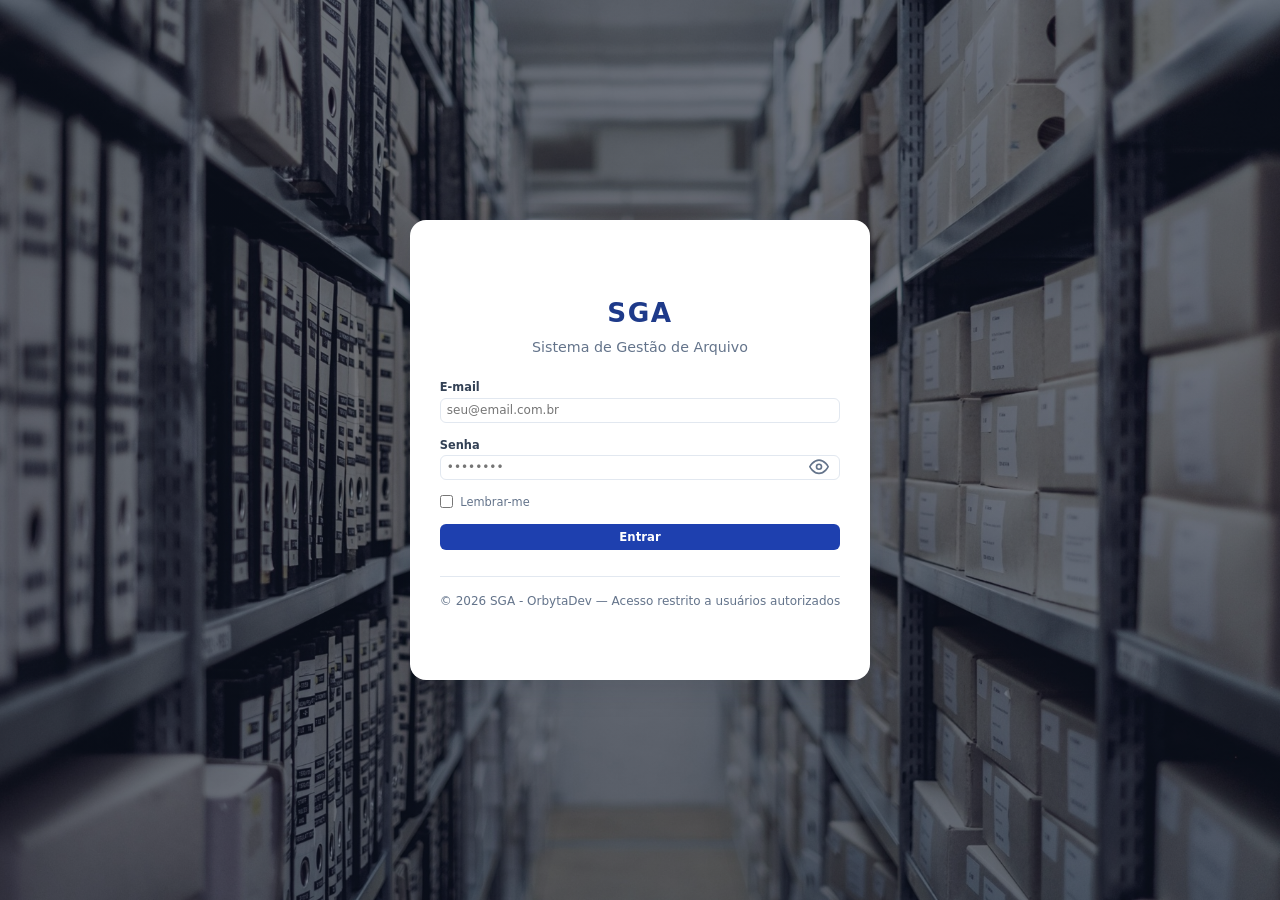
==== commit dd65c2fb: "login: fundo com a foto tela_principal.jpg e camada azul semi-transparente (20261008.12)" ====
--- a/index.html
+++ b/index.html
@@ -6,7 +6,7 @@
   <meta name="description" content="SGA - Sistema de Gestão de Arquivo - Acesso restrito">
   <meta http-equiv="Content-Security-Policy" content="default-src 'self'; script-src 'self'; style-src 'self' 'unsafe-inline'; img-src 'self' data:; font-src 'self'; connect-src 'self' https://*.supabase.co; object-src 'none'; base-uri 'self'; form-action 'self'">
   <title>SGA | Login</title>
-  <link rel="stylesheet" href="assets/css/styles.css?v=20261008.11">
+  <link rel="stylesheet" href="assets/css/styles.css?v=20261008.12">
 </head>
 <body class="login-page">
 
@@ -82,8 +82,8 @@
     </div>
   </main>
 
-  <script src="assets/js/config.js?v=20261008.11"></script>
-  <script src="assets/js/api.js?v=20261008.11"></script>
-  <script src="assets/js/app.js?v=20261008.11"></script>
+  <script src="assets/js/config.js?v=20261008.12"></script>
+  <script src="assets/js/api.js?v=20261008.12"></script>
+  <script src="assets/js/app.js?v=20261008.12"></script>
 </body>
 </html>
--- a/assets/css/styles.css
+++ b/assets/css/styles.css
@@ -62,10 +62,14 @@
   display: grid;
   place-items: center;
   padding: 1.5rem;
+  /* Fundo da tela de login: a foto (assets/img/tela_principal.jpg)
+     cobrindo a tela, com uma camada semi-transparente do azul escuro
+     por cima (efeito de transparencia que mantem o card legivel) e
+     a cor solida por baixo, caso a imagem nao carregue. */
   background:
-    radial-gradient(ellipse at 20% 50%, rgba(30, 64, 175, .35), transparent 55%),
-    radial-gradient(ellipse at 80% 20%, rgba(14, 165, 233, .2), transparent 50%),
-    linear-gradient(135deg, #0f172a 0%, #1e293b 50%, #0f172a 100%);
+    linear-gradient(rgba(15, 23, 42, .55), rgba(15, 23, 42, .55)),
+    url('../img/tela_principal.jpg') center / cover no-repeat,
+    #0f172a;
 }
 
 .login-card {
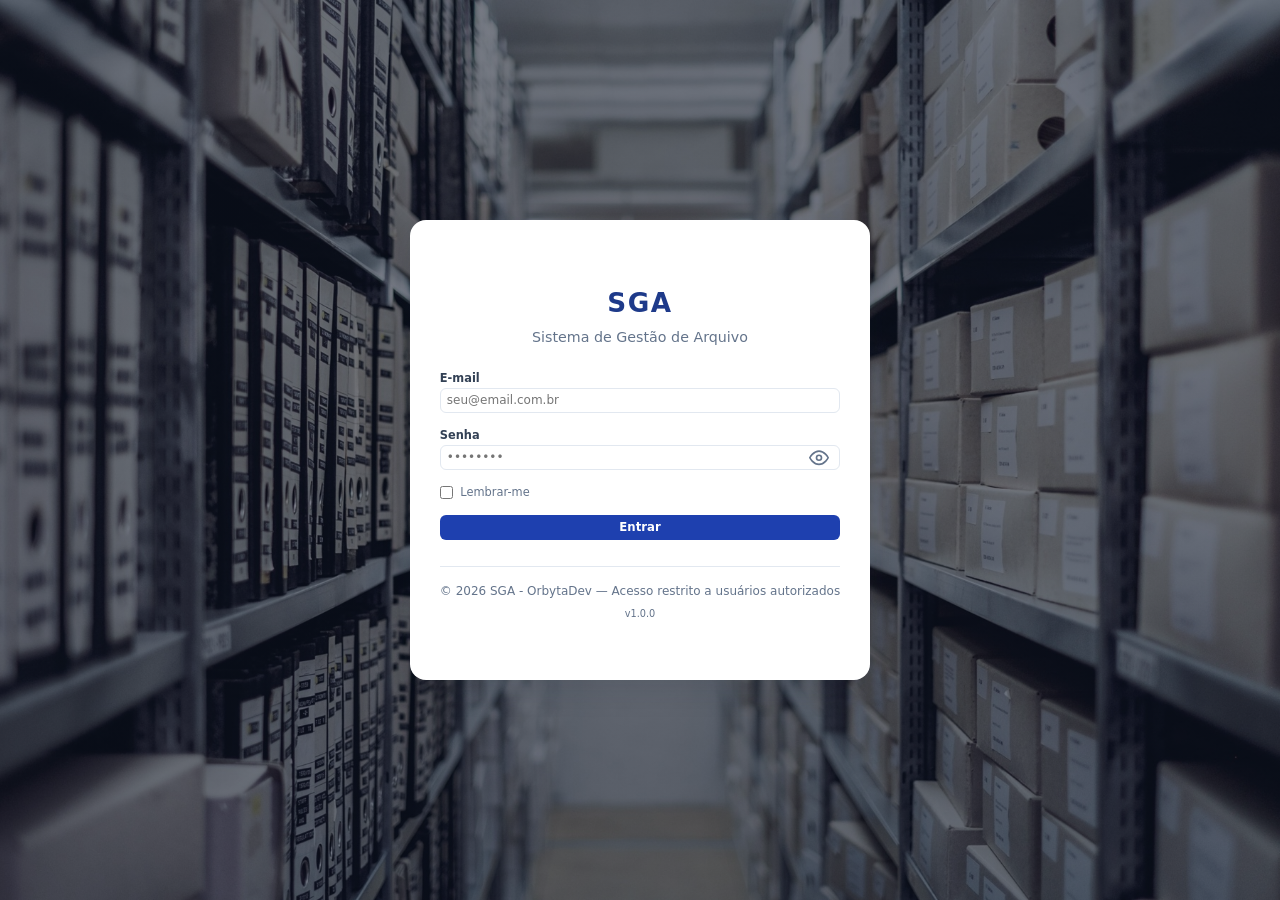
==== commit a2924339: "cadastro: aba Excluir Sala de Arquivo (admin) so sem pastas de documento, confirmacao digitando Excl" ====
--- a/index.html
+++ b/index.html
@@ -6,7 +6,7 @@
   <meta name="description" content="SGA - Sistema de Gestão de Arquivo - Acesso restrito">
   <meta http-equiv="Content-Security-Policy" content="default-src 'self'; script-src 'self'; style-src 'self' 'unsafe-inline'; img-src 'self' data:; font-src 'self'; connect-src 'self' https://*.supabase.co; object-src 'none'; base-uri 'self'; form-action 'self'">
   <title>SGA | Login</title>
-  <link rel="stylesheet" href="assets/css/styles.css?v=20261008.12">
+  <link rel="stylesheet" href="assets/css/styles.css?v=20261106.3">
 </head>
 <body class="login-page">
 
@@ -77,13 +77,14 @@
 
       <footer class="login-footer">
         <p>&copy; 2026 SGA - OrbytaDev &mdash; Acesso restrito a usuários autorizados</p>
+        <p class="login-versao">v1.0.0</p>
       </footer>
 
     </div>
   </main>
 
-  <script src="assets/js/config.js?v=20261008.12"></script>
-  <script src="assets/js/api.js?v=20261008.12"></script>
-  <script src="assets/js/app.js?v=20261008.12"></script>
+  <script src="assets/js/config.js?v=20261106.3"></script>
+  <script src="assets/js/api.js?v=20261106.3"></script>
+  <script src="assets/js/app.js?v=20261106.3"></script>
 </body>
 </html>
--- a/assets/css/styles.css
+++ b/assets/css/styles.css
@@ -120,6 +120,13 @@
   font-size: .8rem;
 }
 
+/* Versão do sistema: linha própria abaixo do texto do rodapé,
+   centralizada e em fonte menor que ele. */
+.login-footer .login-versao {
+  margin-top: .3rem;
+  font-size: .65rem;
+}
+
 .input-password { position: relative; }
 .input-password input { width: 100%; padding-right: 2.75rem; }
 
@@ -277,6 +284,8 @@
 .btn-success:hover:not(:disabled) { background: #15803d; }
 
 .btn-sm { padding: .32rem .75rem; font-size: .78rem; }
+/* Versão miúda: botão de ação da lista (Emprestar) */
+.btn-mini { padding: .18rem .55rem; font-size: .7rem; line-height: 1.3; }
 .btn-block { width: 100%; }
 
 /* Spinner do botão */
@@ -908,6 +917,17 @@
   color: #fff;
 }
 .mapa-popup-topo .mapa-legenda { margin: 0; color: #cbd5e1; }
+/* Dica de arrasto (escondida quando a sala não tem grade gravada) */
+.mapa-dica {
+  display: inline-flex;
+  align-items: center;
+  padding: .2rem .6rem;
+  border: 1px dashed rgba(255, 255, 255, .5);
+  border-radius: 999px;
+  font-size: .74rem;
+  color: #fde68a;
+}
+.mapa-dica[hidden] { display: none; }
 .mapa-popup-fechar {
   margin-left: auto;
   padding: .35rem .85rem;
@@ -1014,6 +1034,24 @@
   box-shadow: 0 1px 3px rgba(15, 23, 42, .08);
 }
 
+/* ARRASTAR estante (mouse) para outra casa da grade da mesma sala.
+   O bloco só recebe [data-est] quando a sala tem grade gravada
+   (desenharMapa), então fora daí não há cursor de mão nem arrasto.
+   Enquanto leva, o bloco fica translúcido; a casa sob o mouse fica
+   com o contorno tracejado azul (.mapa-alvo, casa vazia ou ocupada). */
+.mapa-estantes .mapa-est[data-est] { cursor: grab; }
+.mapa-estantes .mapa-est[data-est]:active { cursor: grabbing; }
+.mapa-estantes .mapa-est.arrastando {
+  opacity: .4;
+  filter: grayscale(.2);
+}
+.mapa-popup .mapa-alvo {
+  outline: 3px dashed var(--primary-light);
+  outline-offset: -3px;
+  background: rgba(59, 130, 246, .14);
+  border-radius: 10px;
+}
+
 /* Grade uniforme das caixas dentro da estante (colunas via JS) */
 .mapa-est-grade {
   display: grid;
@@ -1485,20 +1523,34 @@
 
 /* ============================================================
    ABA PESQUISA — encaixe exato em 14" (1366x768):
-   filtros + 10 documentos + paginação sem barra de rolagem
-   ============================================================ */
-#section-pesquisa .panel { margin-bottom: .6rem; }
-#section-pesquisa .panel:last-child { margin-bottom: 0; }
-#section-pesquisa .panel-header { padding: .5rem .9rem; border-bottom: none; }
-#section-pesquisa .panel-header h3 { font-size: .86rem; line-height: 1.25; }
-#section-pesquisa .panel-body { padding: .6rem .75rem; }
+   filtros + 10 documentos + paginação sem barra de rolagem.
+   A aba Empréstimo usa a MESMA barra de filtros (pesquisa de
+   disponíveis) e o mesmo encaixe das tabelas; a tela
+   Temporalidade usa o MESMO encaixe (linhas + paginação).
+   ============================================================ */
+#section-pesquisa .panel,
+#section-emprestimo .panel,
+#section-temporalidade .panel { margin-bottom: .6rem; }
+#section-pesquisa .panel:last-child,
+#section-emprestimo .panel:last-child,
+#section-temporalidade .panel:last-child { margin-bottom: 0; }
+#section-pesquisa .panel-header,
+#section-emprestimo .panel-header,
+#section-temporalidade .panel-header { padding: .5rem .9rem; border-bottom: none; }
+#section-pesquisa .panel-header h3,
+#section-emprestimo .panel-header h3,
+#section-temporalidade .panel-header h3 { font-size: .86rem; line-height: 1.25; }
+#section-pesquisa .panel-body,
+#section-emprestimo .panel-body,
+#section-temporalidade .panel-body { padding: .6rem .75rem; }
 /* Barra de filtros da Pesquisa: TUDO em UMA linha (7 campos +
    botões). Os campos são flexíveis e encolhem juntos até o mínimo
    de 78px; abaixo disso a barra rola na horizontal em vez de
    quebrar em duas linhas. Os overrides de grid do .filters-row
    global não valem em contexto flex (o form-actions continua
    inline com os campos). */
-#section-pesquisa .filters-row {
+#section-pesquisa .filters-row,
+#section-emprestimo .filters-row {
   display: flex;
   flex-wrap: nowrap;
   align-items: end;
@@ -1506,18 +1558,22 @@
   overflow-x: auto;
   padding-bottom: .1rem;
 }
-#section-pesquisa .filters-row .form-group {
+#section-pesquisa .filters-row .form-group,
+#section-emprestimo .filters-row .form-group {
   flex: 1 1 90px;
   min-width: 78px;
 }
-#section-pesquisa .filters-row .form-actions {
+#section-pesquisa .filters-row .form-actions,
+#section-emprestimo .filters-row .form-actions {
   flex: 0 0 auto;
   gap: .5rem;
 }
 /* Campos da linha única precisam encolher junto sem estourar
    (tamanho e fonte já vêm do padrão global dos formulários). */
 #section-pesquisa .filters-row input,
-#section-pesquisa .filters-row select { min-width: 0; }
+#section-emprestimo .filters-row input,
+#section-pesquisa .filters-row select,
+#section-emprestimo .filters-row select { min-width: 0; }
 /* Data: fonte .74rem em TODO o sistema — o "dd/mm/aaaa" + ícone
    precisam caber sem cortar o último dígito. */
 .form-group input[type="date"],
@@ -1525,10 +1581,18 @@
   font-size: .74rem;
   padding-right: .25rem;
 }
-#section-pesquisa .data-table th { padding: .32rem .55rem; }
-#section-pesquisa .data-table td { padding: .26rem .55rem; }
-#section-pesquisa .table-actions { gap: .3rem; }
-#section-pesquisa .pagination { padding: .3rem .5rem; }
+#section-pesquisa .data-table th,
+#section-emprestimo .data-table th,
+#section-temporalidade .data-table th { padding: .32rem .55rem; }
+#section-pesquisa .data-table td,
+#section-emprestimo .data-table td,
+#section-temporalidade .data-table td { padding: .26rem .55rem; }
+#section-pesquisa .table-actions,
+#section-emprestimo .table-actions,
+#section-temporalidade .table-actions { gap: .3rem; }
+#section-pesquisa .pagination,
+#section-emprestimo .pagination,
+#section-temporalidade .pagination { padding: .3rem .5rem; }
 
 /* Descrição em uma única linha com reticências (evita linha alta) */
 .cell-desc {
@@ -1582,6 +1646,9 @@
    na frente dele e ficar mais largo p/ a tabela das pastas. */
 .modal-overlay.sobre-mapa { z-index: 400; }
 .modal-overlay.sobre-mapa .modal { max-width: 780px; }
+
+/* Pop-up do formulário de empréstimo: 2 colunas precisam de mais largura */
+.modal-overlay.modal-largo .modal { max-width: 760px; }
 
 .modal-overlay {
   position: fixed;
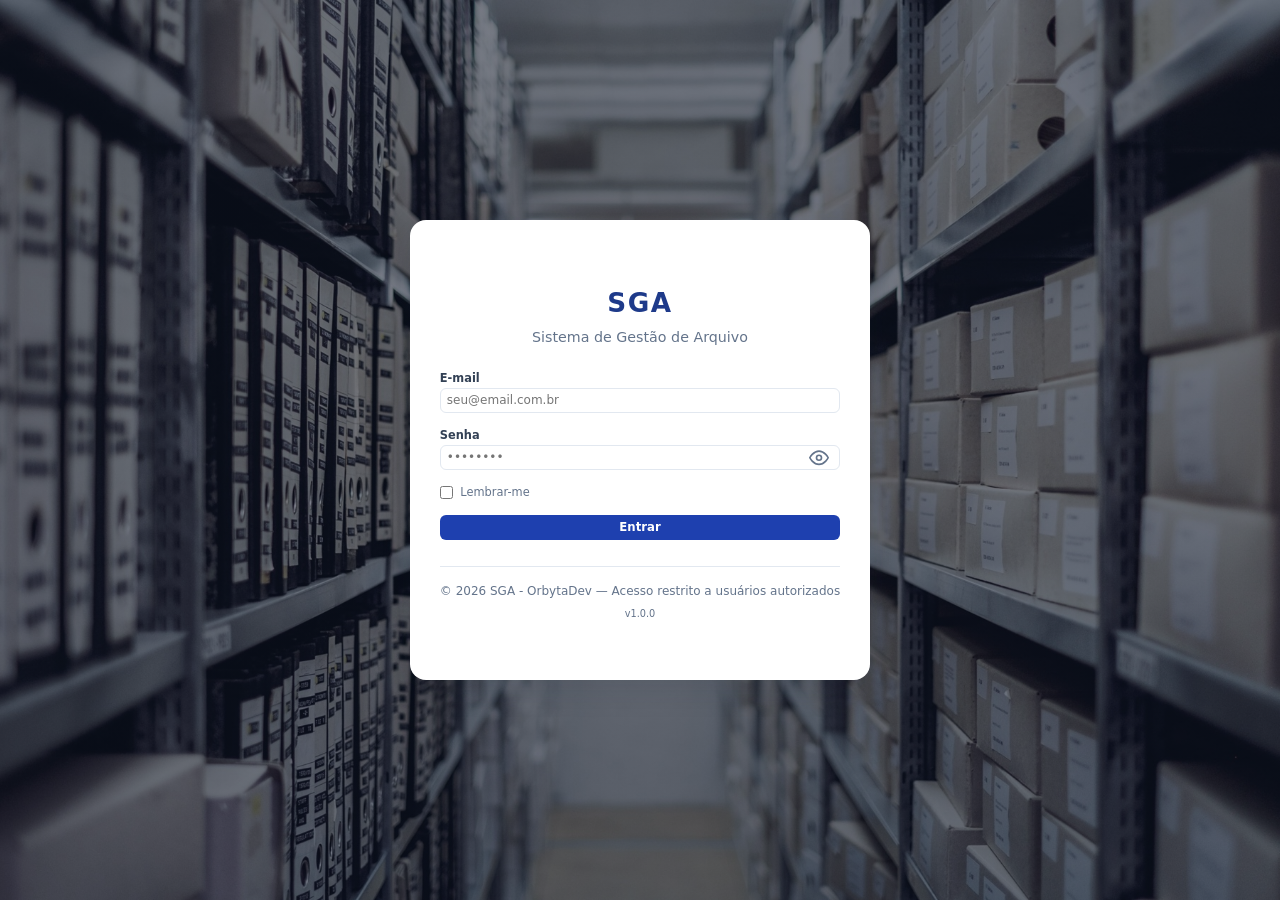
==== commit 91dd296e: "cadastro: codigo da aba Gerar Sala atualiza ao abrir a aba e apos excluir sala, sem precisar de F5 (" ====
--- a/index.html
+++ b/index.html
@@ -6,7 +6,7 @@
   <meta name="description" content="SGA - Sistema de Gestão de Arquivo - Acesso restrito">
   <meta http-equiv="Content-Security-Policy" content="default-src 'self'; script-src 'self'; style-src 'self' 'unsafe-inline'; img-src 'self' data:; font-src 'self'; connect-src 'self' https://*.supabase.co; object-src 'none'; base-uri 'self'; form-action 'self'">
   <title>SGA | Login</title>
-  <link rel="stylesheet" href="assets/css/styles.css?v=20261106.3">
+  <link rel="stylesheet" href="assets/css/styles.css?v=20261106.4">
 </head>
 <body class="login-page">
 
@@ -83,8 +83,8 @@
     </div>
   </main>
 
-  <script src="assets/js/config.js?v=20261106.3"></script>
-  <script src="assets/js/api.js?v=20261106.3"></script>
-  <script src="assets/js/app.js?v=20261106.3"></script>
+  <script src="assets/js/config.js?v=20261106.4"></script>
+  <script src="assets/js/api.js?v=20261106.4"></script>
+  <script src="assets/js/app.js?v=20261106.4"></script>
 </body>
 </html>
